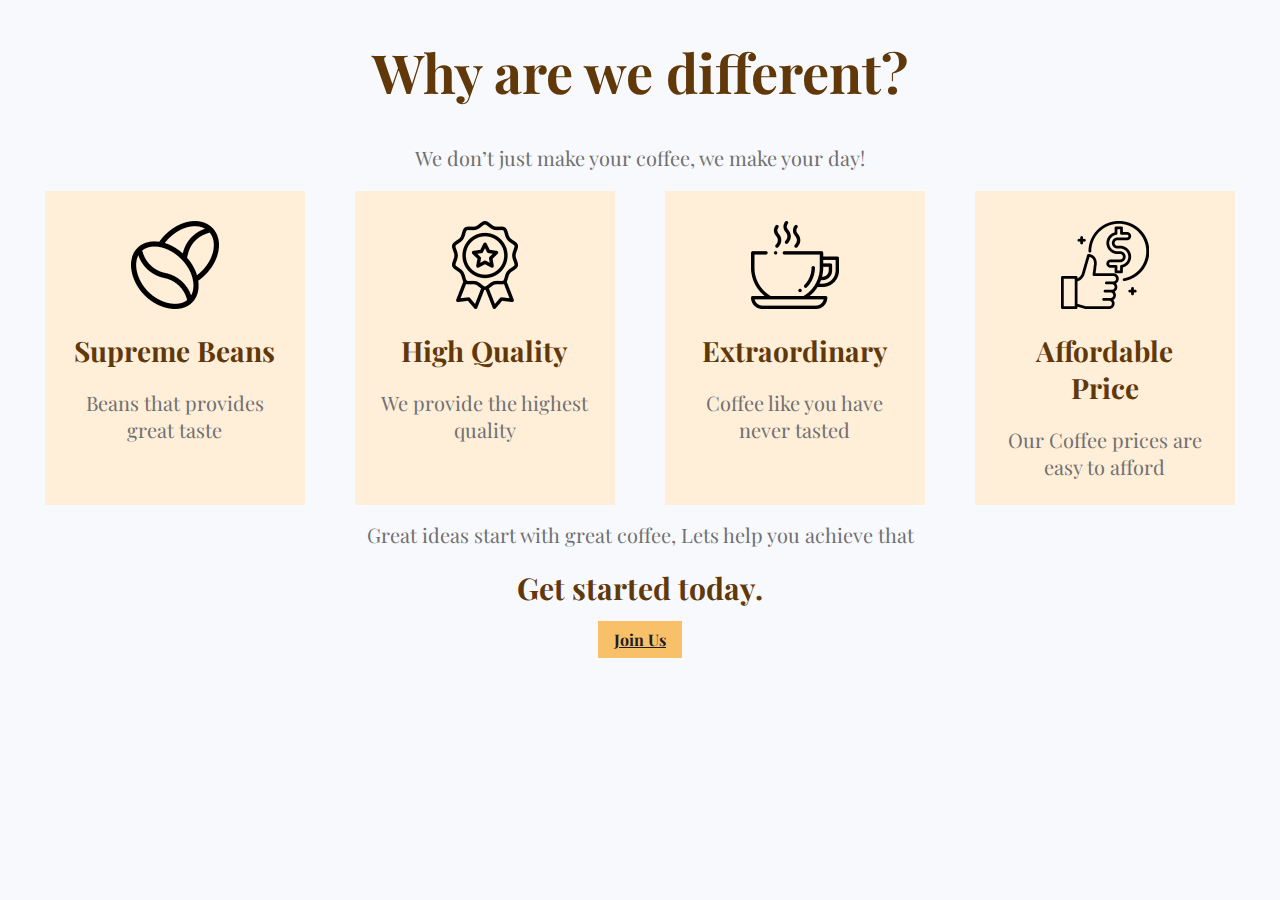
==== AboutUs page/about us.html @ 0a249087 "release-1 relate #1" ====
<!DOCTYPE html>
<html lang="en">
<head>
    <meta charset="UTF-8">
    <meta http-equiv="X-UA-Compatible" content="IE=edge">
    <meta name="viewport" content="width=device-width, initial-scale=1.0">
    <title>About Us</title>
    <link rel="stylesheet" href="about us.css">
</head>
<body>
    <!-- Start About US Section -->
    <div class="container">
        <div class="about-us">
            <div class="about-us-title">
                <h1>Why are we different?</h1>
                <p>We don’t just make your coffee, we make your day!</p>
            </div>
            <div class="features">
                <div>
                    <img src="../images/features-1.png" alt="">
                    <h1>Supreme Beans</h1>
                    <p>Beans that provides great taste</p>
                </div>
                <div>
                    <img src="../images/features-2.png" alt="">
                    <h1>High Quality</h1>
                    <p>We provide the highest quality</p>
                </div>
                <div>
                    <img src="../images/features-3.png" alt="">
                    <h1>Extraordinary</h1>
                    <p>Coffee like you have never tasted</p>
                </div>
                <div>
                    <img src="../images/features-4.png" alt="">
                    <h1>Affordable Price</h1>
                    <p>Our Coffee prices are easy to afford</p>
                </div>
            </div>
        </div>
        <div class="about-us-txt">
            <p>Great ideas start with great coffee, Lets help you achieve that</p>
            <h1>Get started today.</h1>
            <a href="#">Join Us</a>
        </div>
    </div>
    <!-- End About US Section -->
</body>
</html>
---- AboutUs page/about us.css ----
/* استدعاء خط من جوجل */
@import url('https://fonts.googleapis.com/css2?family=Clicker+Script&family=Playfair+Display:wght@400;500;600;700&display=swap');

/* Start Global Rules */

body {
    margin: 0;
    padding: 0;
    background-color: #f8f9fd;
    font-family: 'Playfair Display', serif;
}

.container {
    padding-left: 20px;
    padding-right: 20px;
    margin-left: auto;
    margin-right: auto;
}

/* End Global Rules */

/* Start About US Section  */
.about-us-title {
    text-align: center;
}

.about-us-title h1 {
    font-weight: 700;
    font-size: 54px;
    color: #603809;
}

.about-us-title p {
    font-weight: 400;
    font-size: 20px;
    color: #707070;
}

.features {
    width: 100%;
}

.features div {
    float: left;
    width: 17%;
    height: 284px;
    margin-left: 2%;
    margin-right: 2%;
    background-color: #FFEED8;
    text-align: center;
    padding-top: 30px;
    padding-left: 2%;
    padding-right: 2%;
}

.features div h1 {
    font-weight: 700;
    font-size: 28px;
    color: #603809;
}

.features div p {
    font-weight: 400;
    font-size: 20px;
    color: #707070;
}
.about-us-txt{
    margin-top: 350px;
    text-align: center;
}
.about-us-txt p {
    font-weight: 400;
    font-size: 20px;
    color: #707070;
}

.about-us-txt h1 {
    font-weight: 700;
    font-size: 30px;
    line-height: 40px;
    color: #603809;
}

.about-us-txt a {
    padding-top: 8px;
    padding-left: 16px;
    padding-right: 16px;
    padding-bottom: 8px;
    background-color: #F9C06A;
    font-weight: 700;
    font-size: 16px;
    color: #1E1E1E;
}

/* End About US Section  */
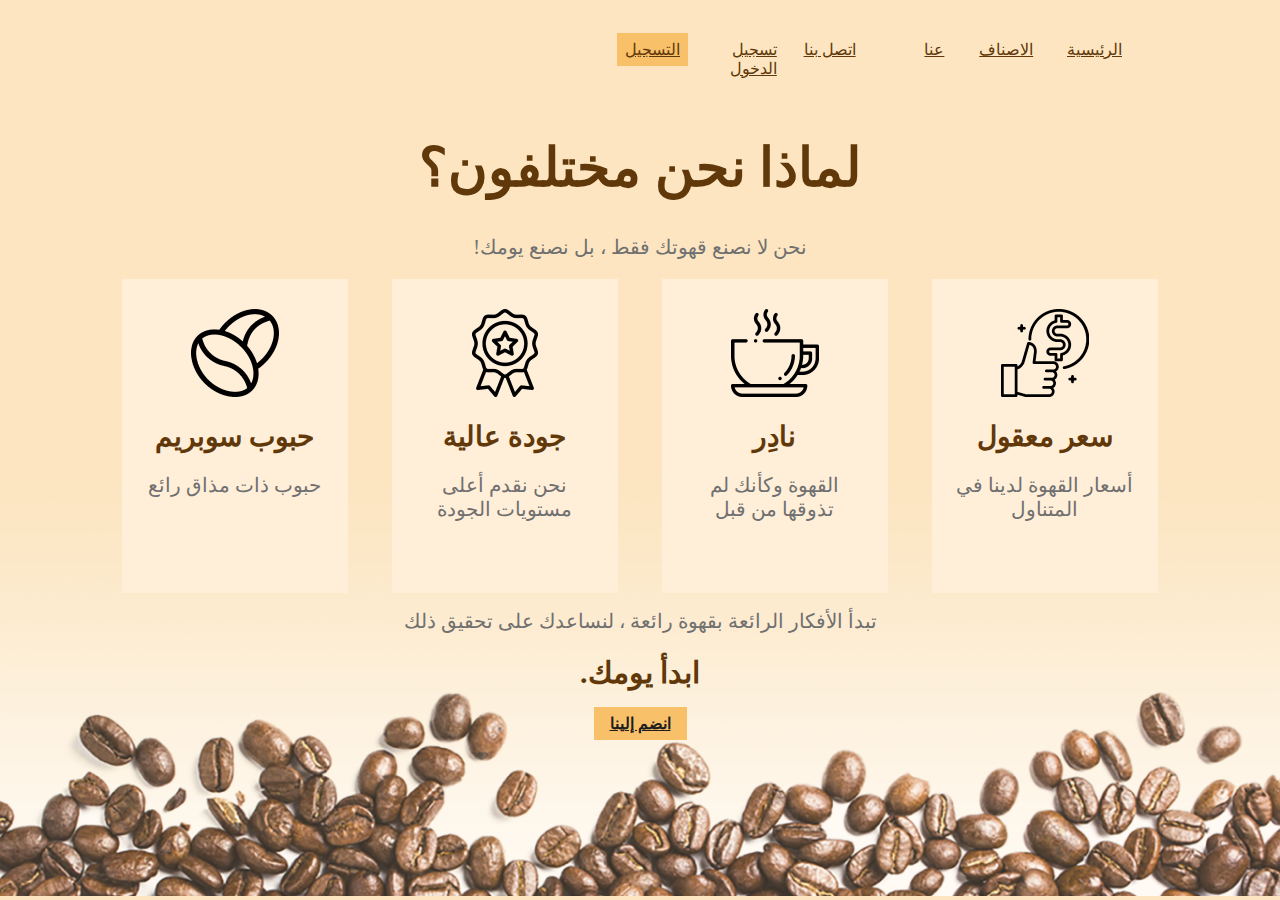
==== commit d17e6619: "release-2 relate #2" ====
--- a/AboutUs page/about us.html
+++ b/AboutUs page/about us.html
@@ -1,5 +1,6 @@
 <!DOCTYPE html>
-<html lang="en">
+<html dir="rtl">
+
 <head>
     <meta charset="UTF-8">
     <meta http-equiv="X-UA-Compatible" content="IE=edge">
@@ -7,43 +8,66 @@
     <title>About Us</title>
     <link rel="stylesheet" href="about us.css">
 </head>
+
 <body>
+    <!-- Start Navbar -->
+    <div class="container">
+        <div class="header">
+            <div class="nav" id="nav-menu">
+                <ul class="nav__list">
+                    <li class="nav__item"><a href="../index.html" class="nav__link">الرئيسية</a></li>
+                    <li class="nav__item"><a href="../Menu page/Menu.html" class="nav__link">الاصناف</a></li>
+                    <li class="nav__item"><a href="#" class="nav__link">عنا</a></li>
+                    <li class="nav__item"><a href="../Contact Us Page/contact us.html" class="nav__link">اتصل بنا</a>
+                    </li>
+                    <li class="nav__item"><a href="../sign in page/sign in.html" class="signin-btn">تسجيل الدخول</a>
+                    </li>
+                    <li class="nav__item"><a href="../Sign Up page/sign up.html" class="signup-btn">التسجيل</a> </li>
+                </ul>
+            </div>
+        </div>
+    </div>
+    <!-- End Navbar -->
     <!-- Start About US Section -->
+    <div class="about-us-backgroud">
+        <img src="../images/coffee.png" width="100%" alt="">
+    </div>
     <div class="container">
         <div class="about-us">
             <div class="about-us-title">
-                <h1>Why are we different?</h1>
-                <p>We don’t just make your coffee, we make your day!</p>
+                <h1>لماذا نحن مختلفون؟ </h1>
+                <p>نحن لا نصنع قهوتك فقط ، بل نصنع يومك!</p>
             </div>
             <div class="features">
                 <div>
                     <img src="../images/features-1.png" alt="">
-                    <h1>Supreme Beans</h1>
-                    <p>Beans that provides great taste</p>
+                    <h1>حبوب سوبريم</h1>
+                    <p>حبوب ذات مذاق رائع</p>
                 </div>
                 <div>
                     <img src="../images/features-2.png" alt="">
-                    <h1>High Quality</h1>
-                    <p>We provide the highest quality</p>
+                    <h1>جودة عالية</h1>
+                    <p>نحن نقدم أعلى مستويات الجودة</p>
                 </div>
                 <div>
                     <img src="../images/features-3.png" alt="">
-                    <h1>Extraordinary</h1>
-                    <p>Coffee like you have never tasted</p>
+                    <h1>نادِر</h1>
+                    <p>القهوة وكأنك لم تذوقها من قبل</p>
                 </div>
                 <div>
                     <img src="../images/features-4.png" alt="">
-                    <h1>Affordable Price</h1>
-                    <p>Our Coffee prices are easy to afford</p>
+                    <h1>سعر معقول</h1>
+                    <p>أسعار القهوة لدينا في المتناول</p>
                 </div>
             </div>
         </div>
         <div class="about-us-txt">
-            <p>Great ideas start with great coffee, Lets help you achieve that</p>
-            <h1>Get started today.</h1>
-            <a href="#">Join Us</a>
+            <p>تبدأ الأفكار الرائعة بقهوة رائعة ، لنساعدك على تحقيق ذلك</p>
+            <h1>ابدأ يومك.</h1>
+            <a href="../Sign Up page/">انضم إلينا</a>
         </div>
     </div>
     <!-- End About US Section -->
 </body>
+
 </html>--- a/AboutUs page/about us.css
+++ b/AboutUs page/about us.css
@@ -1,23 +1,58 @@
-/* استدعاء خط من جوجل */
-@import url('https://fonts.googleapis.com/css2?family=Clicker+Script&family=Playfair+Display:wght@400;500;600;700&display=swap');
-
 /* Start Global Rules */
 
 body {
     margin: 0;
     padding: 0;
-    background-color: #f8f9fd;
-    font-family: 'Playfair Display', serif;
+    background-color: #F9C06A6B;
+    font-family: 'Times New Roman', Times, serif;
 }
-
+ul{
+    list-style: none;
+}
 .container {
-    padding-left: 20px;
-    padding-right: 20px;
+    padding-left: 100px;
+    padding-right: 100px;
     margin-left: auto;
     margin-right: auto;
 }
 
 /* End Global Rules */
+/* Start Navbar */
+.header {
+    padding: 1rem 0;
+    height: 60px;
+    margin-top: 8px;
+}
+
+.nav__list li {
+    float: right;
+    width: 7%;
+}
+.nav__list li a{
+    color: #603809;
+}
+.nav__item {
+    margin: 0 8px;
+}
+
+.nav__link {
+    padding: 10px;
+    color: #eeee;
+    font-size: 16px;
+    font-weight: 500;
+}
+
+.signin-btn {
+    color: white;
+}
+
+.signup-btn {
+    background-color: #F9C06A;
+    color: #1E1E1E;
+    padding: 8px;
+}
+
+/* End Navbar */
 
 /* Start About US Section  */
 .about-us-title {
@@ -91,5 +126,10 @@
     font-size: 16px;
     color: #1E1E1E;
 }
-
+.about-us-backgroud{
+    position: absolute;
+    width: 100%;
+    bottom: 0px;
+    z-index: -9999;
+}
 /* End About US Section  */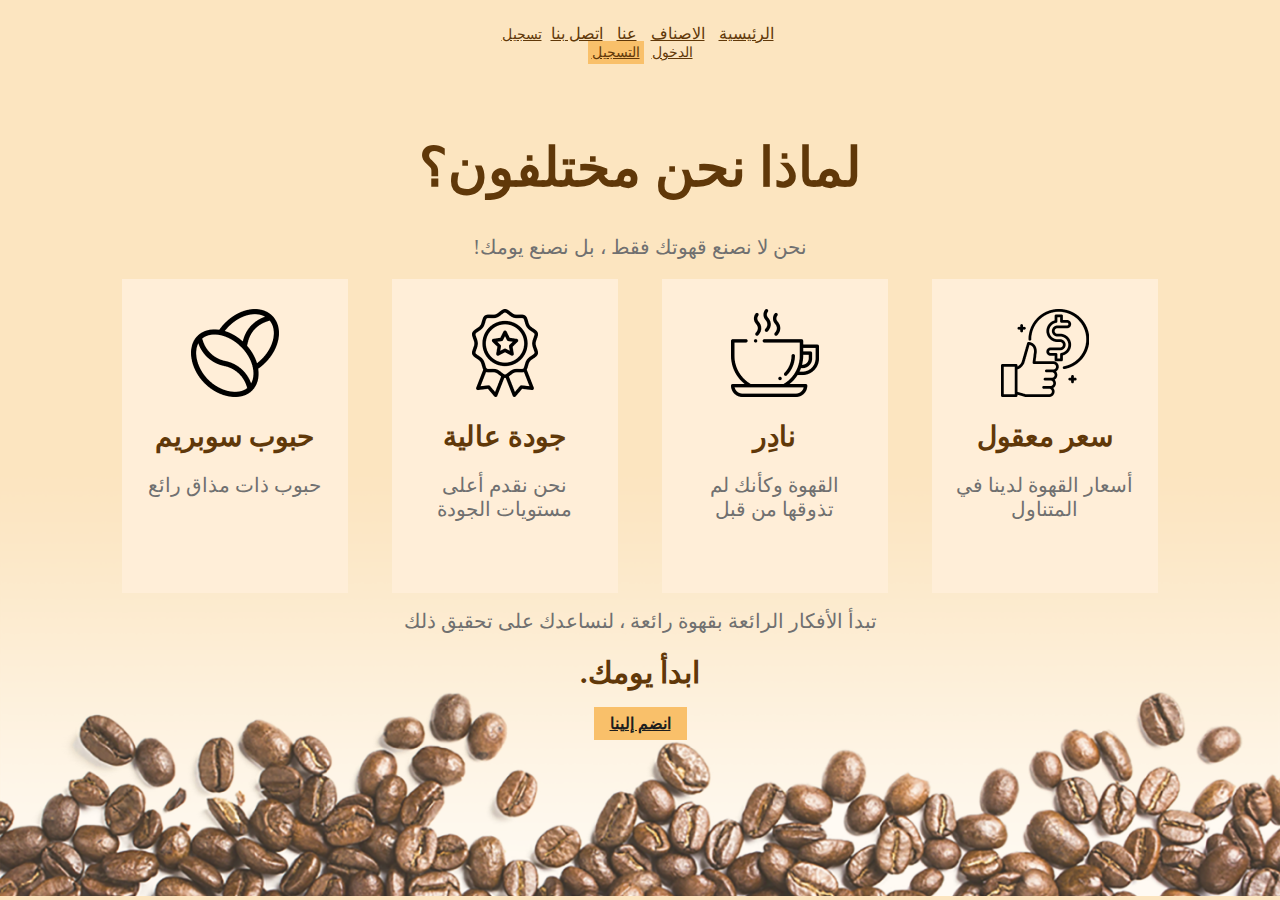
==== commit 5d6699c1: "release-6 relate #6" ====
--- a/AboutUs page/about us.html
+++ b/AboutUs page/about us.html
@@ -12,20 +12,20 @@
 <body>
     <!-- Start Navbar -->
     <div class="container">
-        <div class="header">
-            <div class="nav" id="nav-menu">
-                <ul class="nav__list">
-                    <li class="nav__item"><a href="../index.html" class="nav__link">الرئيسية</a></li>
-                    <li class="nav__item"><a href="../Menu page/Menu.html" class="nav__link">الاصناف</a></li>
-                    <li class="nav__item"><a href="#" class="nav__link">عنا</a></li>
-                    <li class="nav__item"><a href="../Contact Us Page/contact us.html" class="nav__link">اتصل بنا</a>
-                    </li>
-                    <li class="nav__item"><a href="../sign in page/sign in.html" class="signin-btn">تسجيل الدخول</a>
-                    </li>
-                    <li class="nav__item"><a href="../Sign Up page/sign up.html" class="signup-btn">التسجيل</a> </li>
-                </ul>
+        <center>
+            <div class="header">
+                <div class="nav" id="nav-menu">
+                        <ul class="nav__list">
+                            <li class="nav__item"><a href="../index.html" class="nav__link">الرئيسية</a></li>
+                            <li class="nav__item"><a href="../Menu page/Menu.html" class="nav__link">الاصناف</a></li>
+                            <li class="nav__item"><a href="#" class="nav__link">عنا</a></li>
+                            <li class="nav__item"><a href="../Contact Us Page/contact us.html" class="nav__link">اتصل بنا</a></li>
+                            <li class="nav__item"><a href="../sign in page/sign in.html" class="signin-btn">تسجيل الدخول</a></li>
+                            <li class="nav__item"><a href="../Sign Up page/sign up.html" class="signup-btn">التسجيل</a> </li>
+                        </ul>
+                </div>
             </div>
-        </div>
+        </center>
     </div>
     <!-- End Navbar -->
     <!-- Start About US Section -->
--- a/AboutUs page/about us.css
+++ b/AboutUs page/about us.css
@@ -8,6 +8,8 @@
 }
 ul{
     list-style: none;
+    margin: 0;
+    padding: 0;
 }
 .container {
     padding-left: 100px;
@@ -22,24 +24,26 @@
     padding: 1rem 0;
     height: 60px;
     margin-top: 8px;
+    width: 320px;
 }
 
 .nav__list li {
-    float: right;
-    width: 7%;
+    display: inline;
+    font-size: 14px;
 }
-.nav__list li a{
-    color: #603809;
-}
-.nav__item {
-    margin: 0 8px;
+
+.signup-btn{
+    margin-right: 4px;
 }
 
 .nav__link {
-    padding: 10px;
-    color: #eeee;
+    padding: 5px;
     font-size: 16px;
     font-weight: 500;
+}
+
+.nav__list li a {
+    color: #603809;
 }
 
 .signin-btn {
@@ -49,9 +53,8 @@
 .signup-btn {
     background-color: #F9C06A;
     color: #1E1E1E;
-    padding: 8px;
+    padding: 4px;
 }
-
 /* End Navbar */
 
 /* Start About US Section  */
@@ -132,4 +135,5 @@
     bottom: 0px;
     z-index: -9999;
 }
+
 /* End About US Section  */